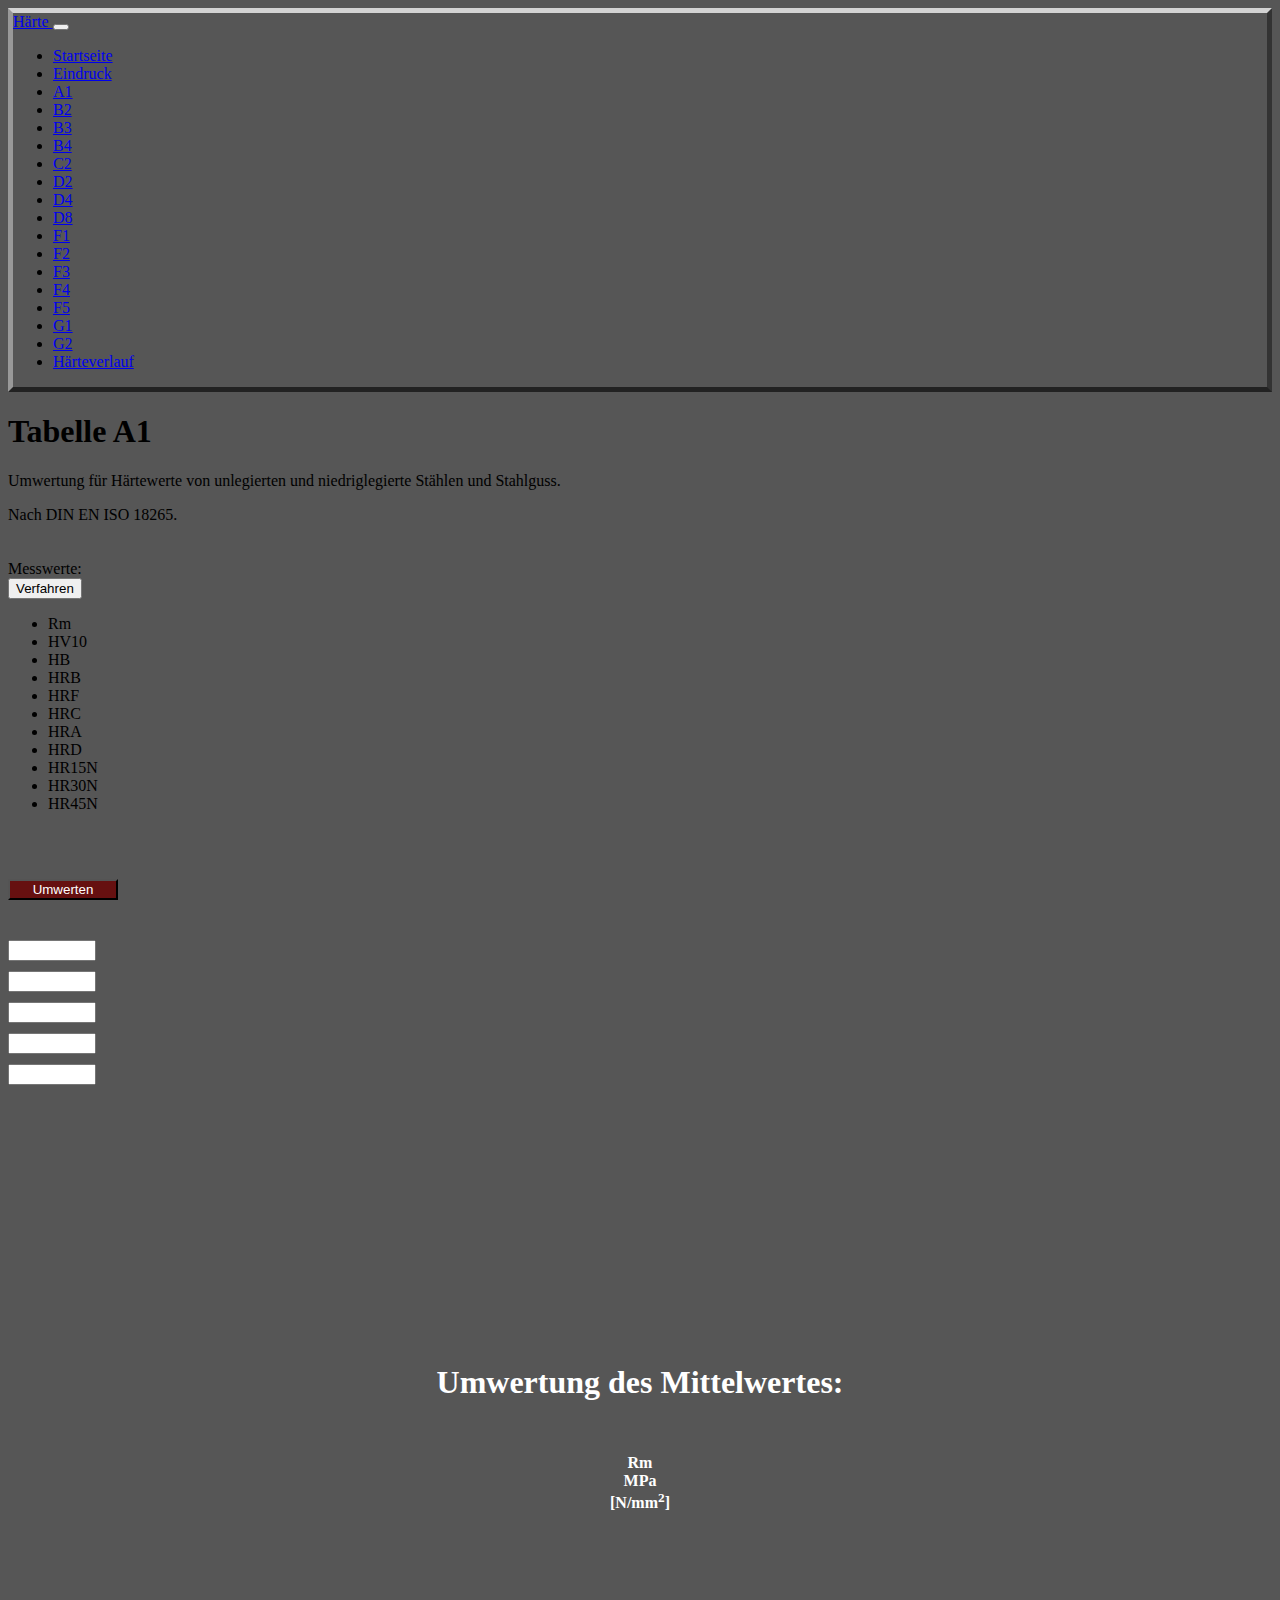
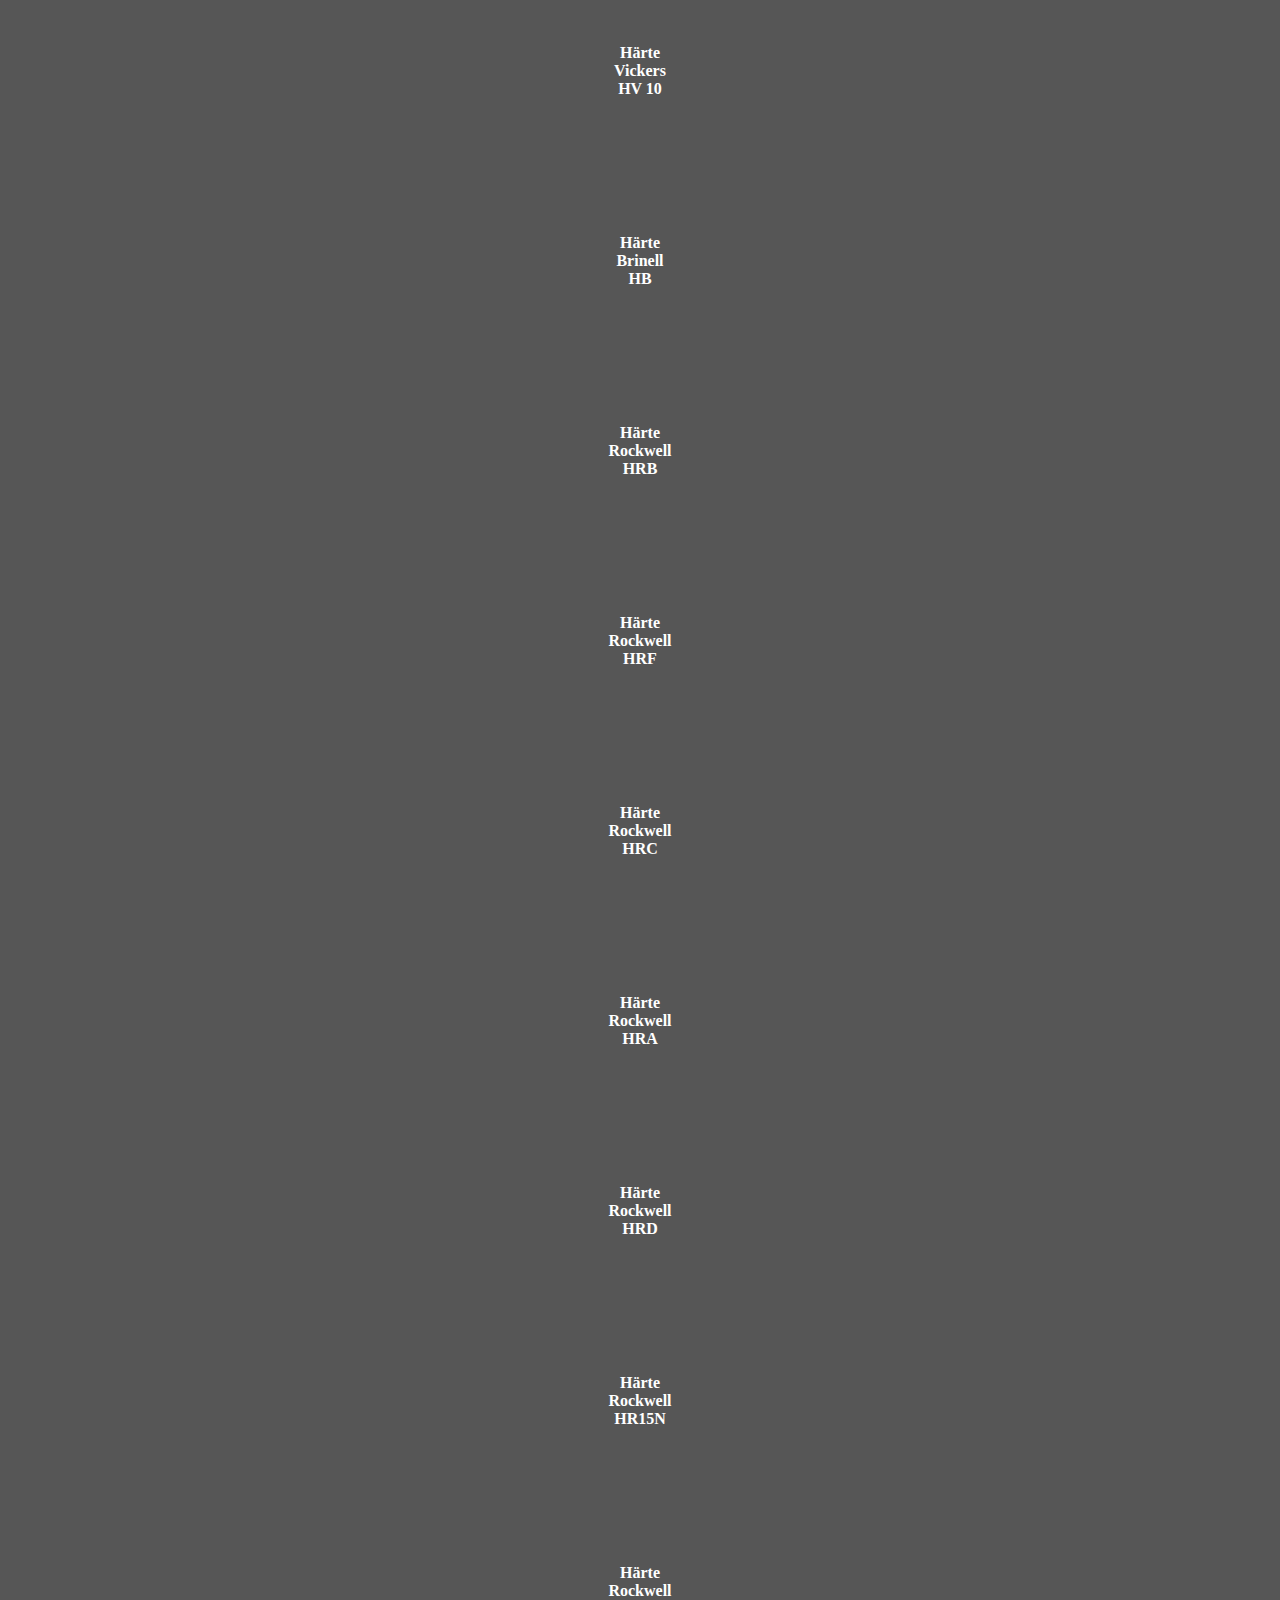
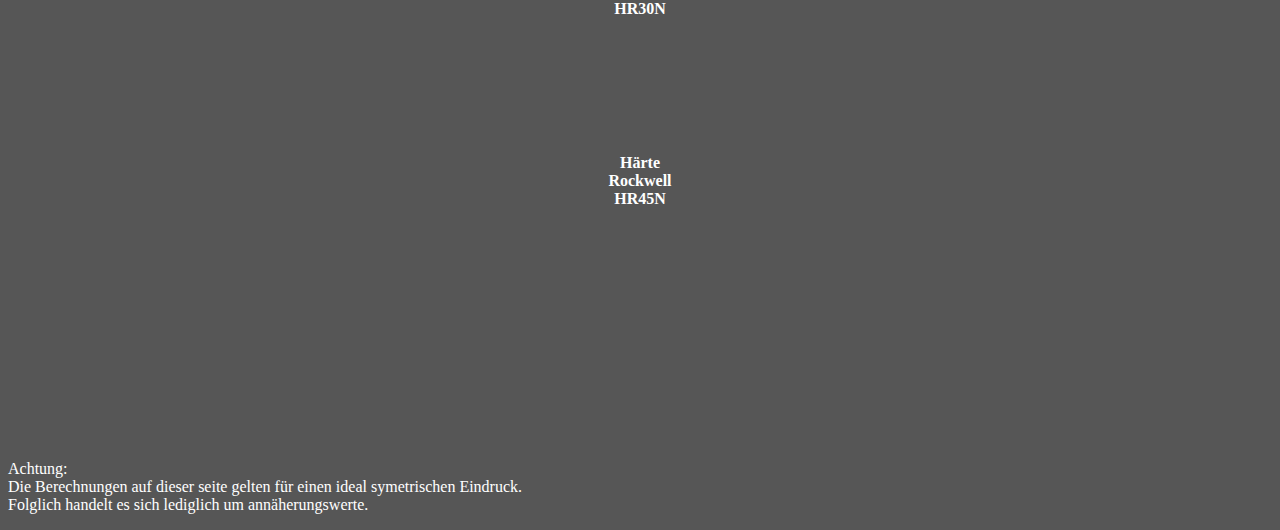
==== A1.html @ ffd2dc28 "Add files via upload" ====
<!doctype html>
<html lang="de">
  <head>
    <title>A1</title>
    <meta charset="utf-8">
    <meta name="viewport"content="width=device-width">
    <link rel="stylesheet" href="style.css">
    <link rel=”stylesheet” href=”https://stackpath.bootstrapcdn.com/bootstrap/5.0.0-alpha1/css/bootstrap.min.css”rel=”nofollow” integrity=”sha384-r4NyP46KrjDleawBgD5tp8Y7UzmLA05oM1iAEQ17CSuDqnUK2+k9luXQOfXJCJ4I” crossorigin=”anonymous”>
    <script src=”https://cdn.jsdelivr.net/npm/popper.js@1.16.0/dist/umd/popper.min.js” integrity=”sha384-Q6E9RHvbIyZFJoft+2mJbHaEWldlvI9IOYy5n3zV9zzTtmI3UksdQRVvoxMfooAo” crossorigin=”anonymous”></script>
    <script src=”https://stackpath.bootstrapcdn.com/bootstrap/5.0.0-alpha1/js/bootstrap.min.js” integrity=”sha384-oesi62hOLfzrys4LxRF63OJCXdXDipiYWBnvTl9Y9/TRlw5xlKIEHpNyvvDShgf/” crossorigin=”anonymous”></script>
    <script src="https://ajax.googleapis.com/ajax/libs/jquery/3.7.1/jquery.min.js"></script>
    <link href="https://cdn.jsdelivr.net/npm/bootstrap@5.0.2/dist/css/bootstrap.min.css" rel="stylesheet" integrity="sha384-EVSTQN3/azprG1Anm3QDgpJLIm9Nao0Yz1ztcQTwFspd3yD65VohhpuuCOmLASjC" crossorigin="anonymous">
<script src="https://cdn.jsdelivr.net/npm/bootstrap@5.0.2/dist/js/bootstrap.bundle.min.js" integrity="sha384-MrcW6ZMFYlzcLA8Nl+NtUVF0sA7MsXsP1UyJoMp4YLEuNSfAP+JcXn/tWtIaxVXM" crossorigin="anonymous"></script>

</head>
<!--background="Karg.png"-->
  <body  style="background-color: #565656;">
    <!--taskleiste//-->
    <nav class="navbar navbar-expand-lg navbar-dark bg-dark ränder">
      <div class="container-fluid col-12">
        <a class="navbar-brand " href="#">Härte
        </a>
        <button class="navbar-toggler" type="button" data-bs-toggle="collapse" data-bs-target="#navbarNav" aria-controls="navbarNav" aria-expanded="false" aria-label="Toggle navigation">
          <span class="navbar-toggler-icon"></span>
        </button>
        <div class="collapse navbar-collapse" id="navbarNav">
          <ul class="navbar-nav">
            <li class="nav-item ">
              <a class="nav-link active " aria-current="page" href="index.html">Startseite</a>
            </li>
            <li class="nav-item">
              <a class="nav-link" href="Eindrucktiefe.html">Eindruck</a>
            </li>
            <li class="nav-item ">
              <a class="nav-link" href="A1.html">A1</a>
            </li>
            <li class="nav-item ">
              <a class="nav-link " href="B2.html">B2</a>
            </li>
            <li class="nav-item ">
              <a class="nav-link text-warning" href="index.html">B3</a>
            </li>
            <li class="nav-item ">
              <a class="nav-link text-warning" href="index.html">B4</a>
            </li>
            <li class="nav-item">
              <a class="nav-link text-warning" href="index.html">C2</a>
            </li>
            <li class="nav-item">
              <a class="nav-link text-warning" href="index.html">D2</a>
            </li>
            <li class="nav-item">
              <a class="nav-link text-warning" href="index.html">D4</a>
            </li>
            <li class="nav-item">
              <a class="nav-link text-warning" href="index.html">D8</a>
            </li>
            <li class="nav-item">
              <a class="nav-link text-warning" href="index.html">F1</a>
            </li>
            <li class="nav-item">
              <a class="nav-link text-warning" href="index.html">F2</a>
            </li>
            <li class="nav-item">
              <a class="nav-link text-warning" href="index.html">F3</a>
            </li>
            <li class="nav-item">
              <a class="nav-link text-warning" href="index.html">F4</a>
            </li>
            <li class="nav-item">
              <a class="nav-link text-warning" href="index.html">F5</a>
            </li>
            <li class="nav-item">
              <a class="nav-link text-warning" href="index.html">G1</a>
            </li>  
            <li class="nav-item">
              <a class="nav-link text-warning" href="index.html">G2</a>
            </li>
            <li class="nav-item">
              <a class="nav-link " href="Härteverlauf.html">Härteverlauf</a>
            </li>
          </ul>
        </div>
      </div>
    </nav>
<!--Taskkleiste ende-->




<div class="">
  <div class="row m-0 ">
<div class=" col-1 ">

</div>

      <div class=" bg-dark col-10 shadow-lg p-10 mb-5 " style="height: 100%;">

        <div class="row m-0 ">
          <div class=" col-0 col-lg-2  "></div>
          <div class="col-12  col-lg-8  text-white " ><h1>Tabelle A1</h1>
            <p>Umwertung für Härtewerte von unlegierten und niedriglegierte Stählen und Stahlguss.</p>
            <p>Nach DIN EN ISO 18265.</p></div>
            <div class="col-0 col-lg-1  "></div>
          </div>
  
          <div class="row m-0">
            <div class=" col-0 col-lg-1"></div>
                        <div class=" bg-secondary card col-12 col-lg-10 border border-white ">
                          <div class="row m-0">
                          <div class="col-0 col-sm-12 " style="height: 20px;"> </div>
                          </div >
                          <div class="row m-0">
                            <div class="col-6 col-lg-2 text-white text-center" >Messwerte: </div>
                            <div class="col-6 col-lg-1">
                          <div class="dropdown  text-center mittig" style="margin-bottom:5px; width: 110px;">
                            <button class="btn btn btn-dark dropdown-toggle  mittig" type="button" data-bs-toggle="dropdown" >Verfahren
                            <span class="caret"></span></button>
                            <ul class="dropdown-menu bg-secondary text-center text-white shadow-lg p-10 mb-5">
                            <li id="auswahlrm" >Rm</li>
                            <li id="auswahlHV" >HV10</li>
                            <li id="auswahlhb" >HB</li>
                            <li id="auswahlhrb" >HRB</li>
                            <li id="auswahlhrf" >HRF</li>
                            <li id="auswahlhrc" >HRC</li>
                            <li id="auswahlhra" >HRA</li>
                            <li id="auswahlhrd" >HRD</li>
                            <li id="auswahlhr15">HR15N</li>
                            <li id="auswahlhr30">HR30N</li>
                            <li id="auswahlhr45">HR45N</li>
                          </ul>
                        </div>
                        
                          <div class="col-12 col-lg-1 text-center "> <button type="button" class="btn startknopf" id="start" style="margin-top: 50px; width: 110px; margin-bottom: 20px; background-color: #661010;color: white;">Umwerten</button></div>
                               
                              </div>
                        
                        
                          <div class="col-12 col-lg-6 text-center " id="feld1" style="margin-bottom: 40px; ">  
                            <div class="row m-0"> 
                              <div class="col-1" style="height: 10px;"></div>
                            <div class="col-12 col-lg-2" >
                            <input type="number" id="eingabe_1" class="col-10 text-center" style="margin-top: 10px; width: 80px;"  >
                            </div><div class="col-12 col-lg-2">
                            <input type="number" id="eingabe_2" class="col-10 text-center" style="margin-top: 10px; width: 80px;">
                          </div><div class="col-12 col-lg-2">
                            <input type="number" id="eingabe_3" class="col-10 text-center" style="margin-top: 10px; width: 80px;">
                          </div><div class="col-12 col-lg-2">
                            <input type="number" id="eingabe_4" class="col-10 text-center" style="margin-top: 10px; width: 80px;">
                          </div><div class="col-12 col-lg-2">
                            <input type="number" id="eingabe_5" class="col-10 text-center" style="margin-top: 10px; width: 80px; margin-bottom: 20px;">
                          </div>  
                          </div>
                          <div class="row m-0" style="margin-bottom: 20px;"> 
                            <div class="col-6 col-lg-6 text-center" style="height: 25px;" > <h2 id="härtemittel"  style="color: white;"   ></h2></div>
                            <div class="col-6 col-lg-6 text-center" style="height: 25px;"> <h2 id="aktuellesVerfahren" style="color: white;"  ></h2> </div>
                            </div>
                          </div>
                          
                          
                               
                      
                            </div>
                                
                        </div>

                                <div class="row m-0">
                                  <div class="col-0 col-sm-12 " style="height: 5vh;"> </div>
                                  </div >
                      </div>
                      <div class=" col-1 col-lg-1 "></div>
       
       

                      <div class="col-12 abstand" ></div>
                      
                      <div class=" col-lg-1 "></div>
 <!-------------------------ausgabe------------------------------>   
 <div class=" col-12 col-lg-12 col-xl-10 mittig " style="color: white; ">
                
  <div class="row bg-dark m-0 mittig  " style="font-weight: 700;">

    <div class="col-12  text-center " >
      <div class="eHöhe "><h1>Umwertung des Mittelwertes:</h1></div>
        <div></div>
      </div>

    <div class="col-6 col-lg-2  " style=" height: 190px; margin-left: auto; 
    margin-right: auto; ">
      <div  style="background-image: url('card.png');" class="card col-8 karte  ausgabeKarte border border-light  startdrehen">
    <div class="eHöhe angabe starttextDrehen" >Rm <Br> MPa <Br> [N/mm<sup>2</sup>]</div>
      <div id="zug" class="ausgabe starttextDrehen" ></div>
    </div>
    </div>
    

      <div class="col-6 col-lg-2 " style=" height: 190px; margin-left: auto; 
      margin-right: auto; ">
        <div  style="background-image: url('card.png');"  class="card col-8  karte ausgabeKarte border border-white startdrehen" >
    <div class="eHöhe angabe starttextDrehen">Härte <Br> Vickers <Br>HV 10</div>
      <div id="vickers" class="ausgabe starttextDrehen"></div>
    </div>
    </div>

      <div class="col-6 col-lg-2" style=" height: 190px; margin-left: auto; 
      margin-right: auto; ">
        <div  style="background-image: url('card.png');"  class="card col-8 karte ausgabeKarte border border-white startdrehen"  >
    <div class="eHöhe angabe starttextDrehen">Härte <Br> Brinell <Br>HB</div>
      <div id="brinell" class="ausgabe starttextDrehen"></div>
    </div>
    </div>

      <div class="col-6 col-lg-2 " style=" height: 190px; margin-left: auto; 
      margin-right: auto; ">
        <div style="background-image: url('card.png');" class="card col-8  karte ausgabeKarte ausgabeKarte border border-white startdrehen"  >
    <div  class="eHöhe angabe starttextDrehen" id="test">Härte <Br> Rockwell <Br>HRB</div>
      <div id="hrb" class="ausgabe starttextDrehen"></div>
    </div>
    </div>

      <div class="col-6 col-lg-2 " style=" height: 190px; margin-left: auto; 
      margin-right: auto; ">
        <div  style="background-image: url('card.png');"  class="card col-8 karte ausgabeKarte border border-white startdrehen" >
    <div class="eHöhe angabe starttextDrehen">Härte <Br> Rockwell <Br>HRF</div>
      <div id="hrf" class="ausgabe starttextDrehen"></div>
    </div>
    </div>

      <div class="col-6 col-lg-2 " style=" height: 190px ; margin-left: auto; 
      margin-right: auto; ">
        <div  style="background-image: url('card.png');"  class="card col-8  karte ausgabeKarte border border-white startdrehen" >
    <div class="eHöhe angabe starttextDrehen">Härte <Br> Rockwell <Br>HRC</div>
      <div id="hrc" class="ausgabe starttextDrehen"></div>
    </div>
    </div>

      <div class="col-6 col-lg-2  " style=" height: 190px; margin-left: auto; 
      margin-right: auto; ">
        <div  style="background-image: url('card.png');"  class="card col-8 karte ausgabeKarte border border-white startdrehen" >
    <div class="eHöhe angabe starttextDrehen">Härte <Br> Rockwell <Br>HRA</div>
      <div id="hra" class="ausgabe starttextDrehen"></div>
    </div>
    </div>

      <div class="col-6 col-lg-2 " style=" height: 190px; margin-left: auto; 
      margin-right: auto; ">
        <div  style="background-image: url('card.png');"  class="card col-8  karte ausgabeKarte border border-white startdrehen" >
    <div class="eHöhe angabe starttextDrehen">Härte <Br> Rockwell <Br>HRD</div>
      <div id="hrd" class="ausgabe starttextDrehen"></div>
    </div>
    </div>

      <div class="col-6 col-lg-2 " style=" height: 190px; margin-left: auto; 
      margin-right: auto; ">
        <div  style="background-image: url('card.png');"  class="card col-8  karte ausgabeKarte border border-white startdrehen" >
    <div class="eHöhe angabe starttextDrehen">Härte <Br> Rockwell <Br>HR15N</div>
      <div id="hr15n" class="ausgabe starttextDrehen"></div>
    </div>
    </div>

      <div class=" col-6 col-lg-2 " style=" height: 190px; margin-left: auto; 
      margin-right: auto; ">
        <div  style="background-image: url('card.png');"  class="card col-8  karte ausgabeKarte border border-white startdrehen" >
    <div class="eHöhe angabe starttextDrehen">Härte <Br> Rockwell <Br>HR30N</div>
      <div id="hr30n" class="ausgabe starttextDrehen"></div>
    </div>
    </div>

      <div class="col-6 col-lg-2 " style=" height: 190px; margin-left: auto; 
      margin-right: auto; ">
        <div style="background-image: url('card.png');"  class="card col-8  karte ausgabeKarte border border-white startdrehen" >
    <div class="eHöhe angabe starttextDrehen">Härte <Br> Rockwell <Br>HR45N</div>
      <div id="hr45n" class="ausgabe starttextDrehen"></div>
    </div>
      </div>
    </div>

</div>

<!----------------------------------ausgabe    ende---------------------------------------> 

<div class="col-0 col-lg-1"></div>

<div class="row m-0 ">
  
  <div class="col-12  bg-dark " style="height: 100px;"  >
    
  </div>

  </div> 

<div class="row  ">
<div class="col-12 bg-dark" style="  color: white;">
<div class="disclaimer"><p>Achtung: <br> Die Berechnungen auf dieser seite gelten für einen ideal symetrischen Eindruck.<br>
  Folglich handelt es sich lediglich um annäherungswerte. </p></div>
</div> 
</div>
</div>
</div>


                     
                                 
                          
                
          </div>

            
        
        
          <script src="https://ajax.googleapis.com/ajax/libs/jquery/3.7.1/jquery.min.js"></script>
          <script src="A1.js"></script>
  </body>
</html>
---- style.css ----
.tabelle_1{

    height: 15%;;
    
}

.t{
    width: 100%;
}



.disclaimer{

    color: white;
    font-weight: 300;
}

.inhalt{ 
    height: 100%;
    
}
.inhalt2{
	width: 90%;  
}

.eHöhe{
    height: 90px;
    text-align:center;

}

.abstand{
    height: 7vh;
    align-self: center;
}
.ränder
{
    border-style: solid;
border-left-color: #999999 ;
border-right-color:#333333 ;
border-top-color:lightgray ;
border-bottom-color:#222222 ;
border-width: 5px;}




.ausgabe{
    padding-top: 4px;
    text-align:center;
}
.dropdown-submenu {
    position:relative;
}
.dropdown-submenu>.dropdown-menu {
    top:0;
    left:-10rem; /* 10rem is the min-width of dropdown-menu */
    margin-top:-6px;
}

/* rotate caret on hover */
.dropdown-menu > li > a:hover:after {
    text-decoration: underline;
    transform: rotate(-90deg);
} 
    .warnhinweis{
        padding-top: 2px;
        text-align:center;
        margin-bottom: 2px;
        
    }
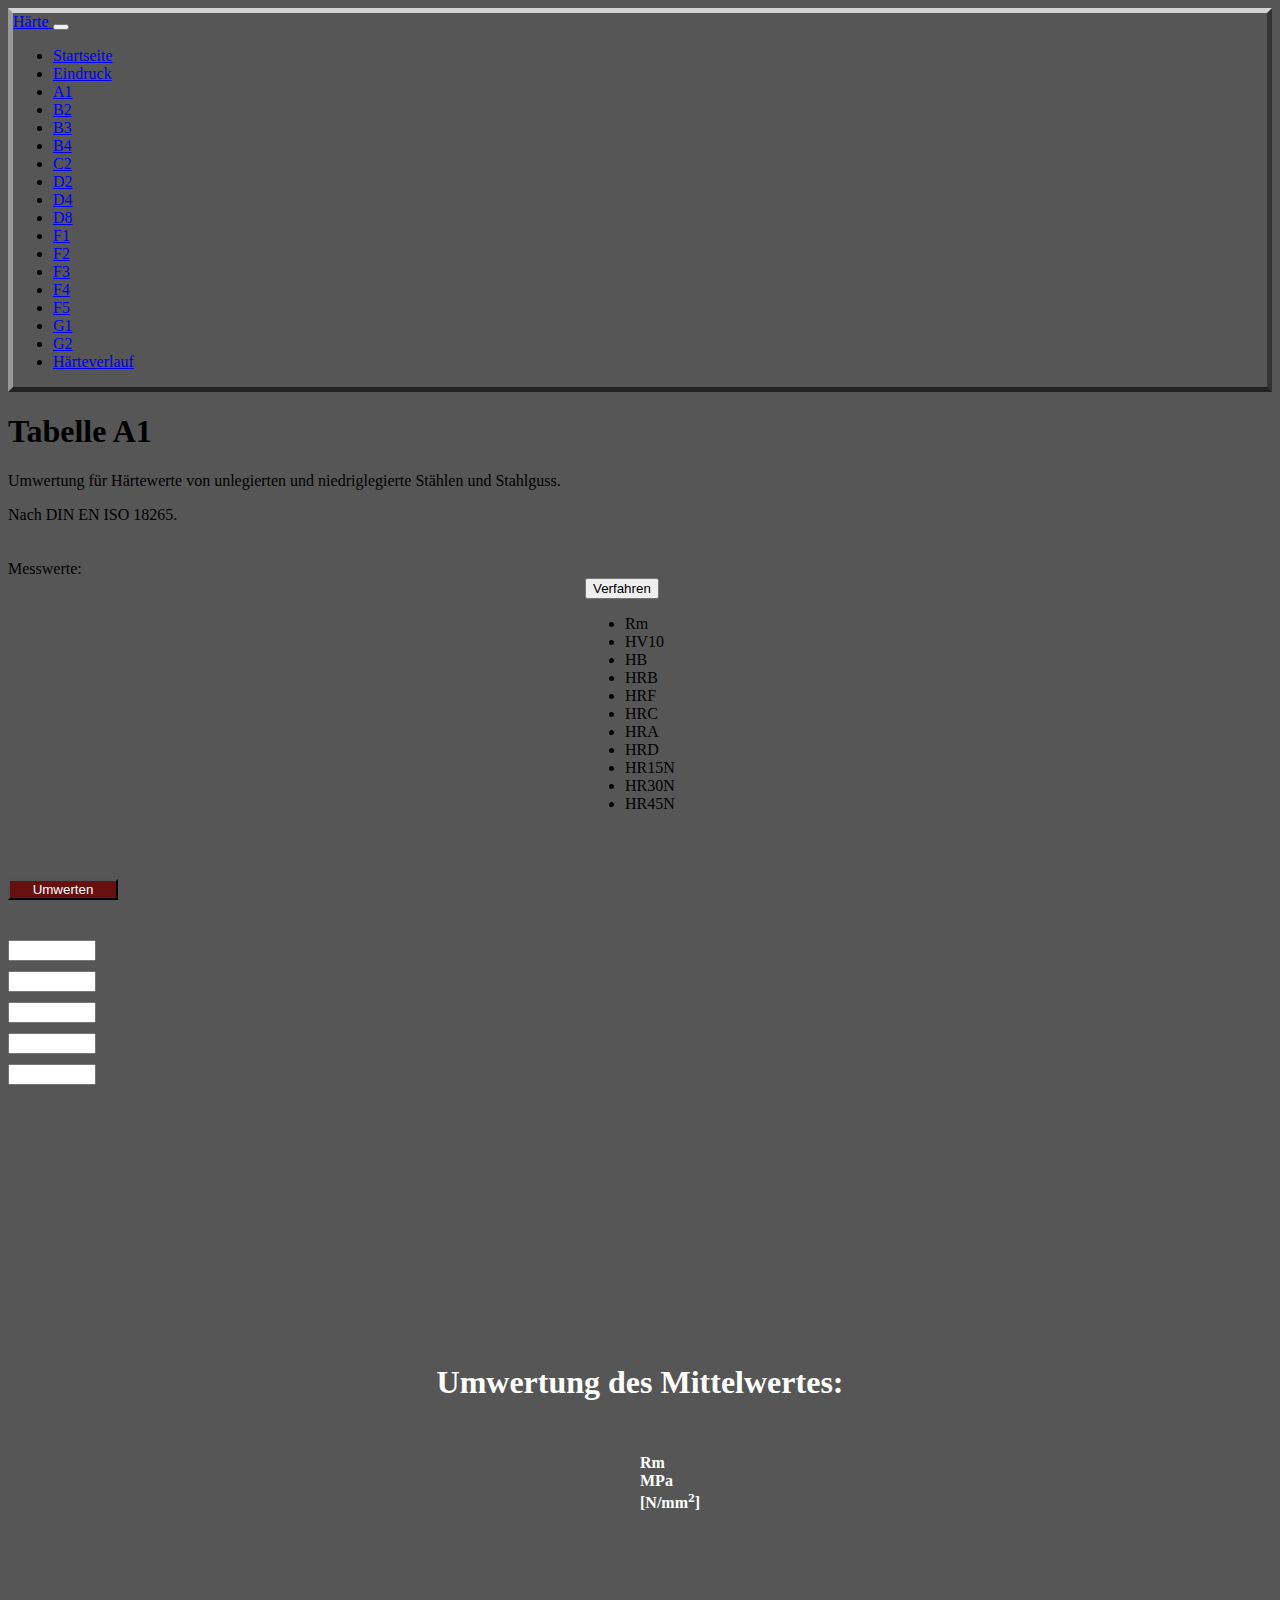
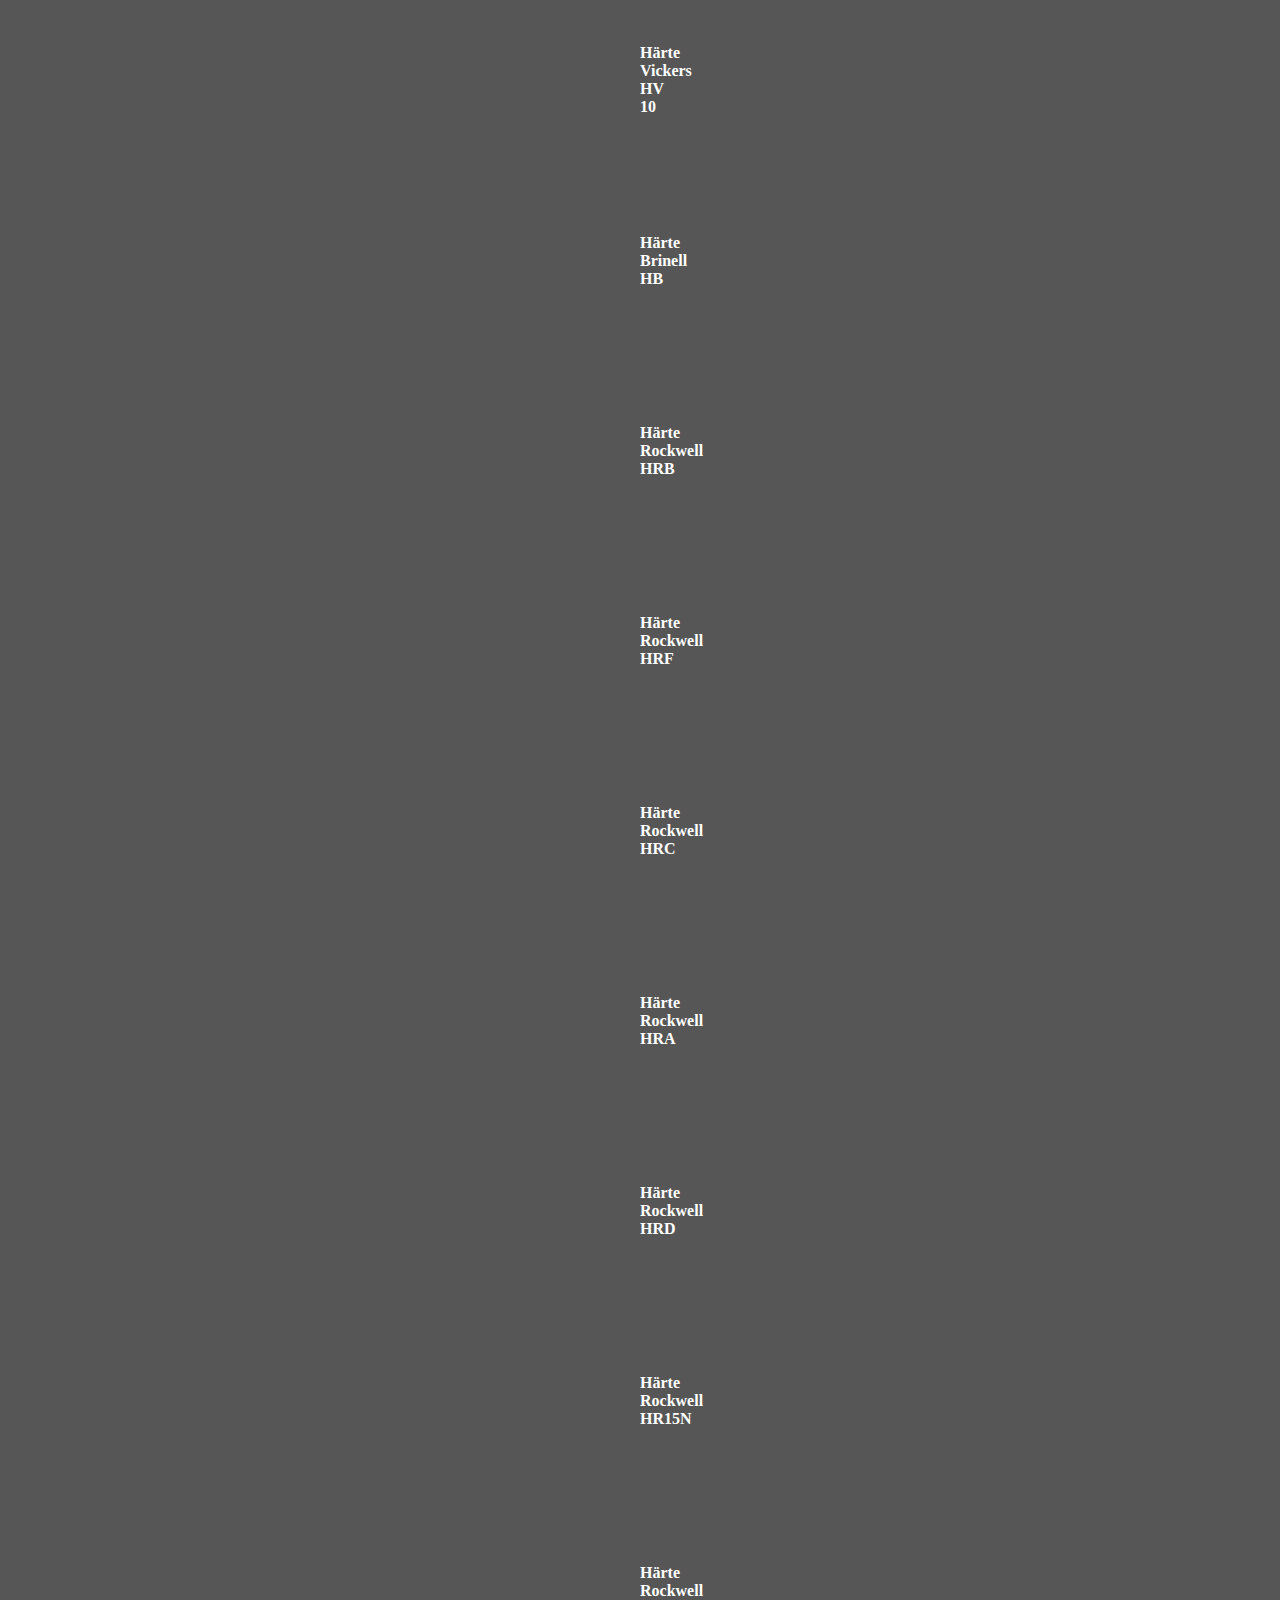
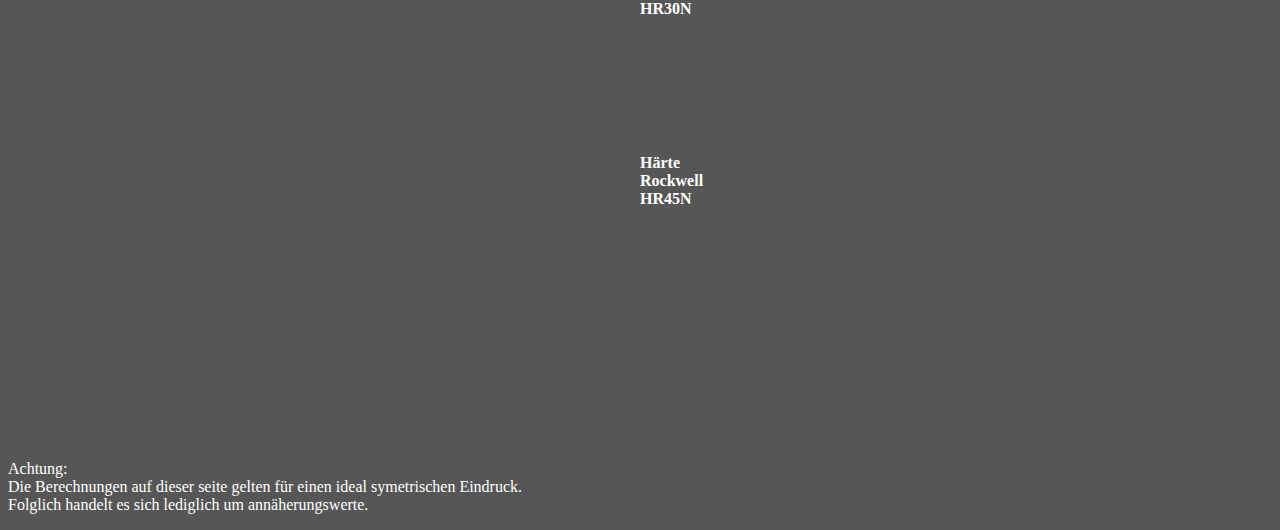
==== commit c706d94d: "Add files via upload" ====
--- a/A1.html
+++ b/A1.html
@@ -196,7 +196,7 @@
 
       <div class="col-6 col-lg-2 " style=" height: 190px; margin-left: auto; 
       margin-right: auto; ">
-        <div  style="background-image: url('card.png');"  class="card col-8  karte ausgabeKarte border border-white startdrehen" >
+        <div  style="background-image: url('card.png');"  class="card col-10 col-lg-8  karte ausgabeKarte border border-white startdrehen" >
     <div class="eHöhe angabe starttextDrehen">Härte <Br> Vickers <Br>HV 10</div>
       <div id="vickers" class="ausgabe starttextDrehen"></div>
     </div>
@@ -204,7 +204,7 @@
 
       <div class="col-6 col-lg-2" style=" height: 190px; margin-left: auto; 
       margin-right: auto; ">
-        <div  style="background-image: url('card.png');"  class="card col-8 karte ausgabeKarte border border-white startdrehen"  >
+        <div  style="background-image: url('card.png');"  class="card col-10 col-lg-8 karte ausgabeKarte border border-white startdrehen"  >
     <div class="eHöhe angabe starttextDrehen">Härte <Br> Brinell <Br>HB</div>
       <div id="brinell" class="ausgabe starttextDrehen"></div>
     </div>
@@ -212,7 +212,7 @@
 
       <div class="col-6 col-lg-2 " style=" height: 190px; margin-left: auto; 
       margin-right: auto; ">
-        <div style="background-image: url('card.png');" class="card col-8  karte ausgabeKarte ausgabeKarte border border-white startdrehen"  >
+        <div style="background-image: url('card.png');" class="card col-10 col-lg-8  karte ausgabeKarte ausgabeKarte border border-white startdrehen"  >
     <div  class="eHöhe angabe starttextDrehen" id="test">Härte <Br> Rockwell <Br>HRB</div>
       <div id="hrb" class="ausgabe starttextDrehen"></div>
     </div>
@@ -220,7 +220,7 @@
 
       <div class="col-6 col-lg-2 " style=" height: 190px; margin-left: auto; 
       margin-right: auto; ">
-        <div  style="background-image: url('card.png');"  class="card col-8 karte ausgabeKarte border border-white startdrehen" >
+        <div  style="background-image: url('card.png');"  class="card col-10 col-lg-8 karte ausgabeKarte border border-white startdrehen" >
     <div class="eHöhe angabe starttextDrehen">Härte <Br> Rockwell <Br>HRF</div>
       <div id="hrf" class="ausgabe starttextDrehen"></div>
     </div>
@@ -228,7 +228,7 @@
 
       <div class="col-6 col-lg-2 " style=" height: 190px ; margin-left: auto; 
       margin-right: auto; ">
-        <div  style="background-image: url('card.png');"  class="card col-8  karte ausgabeKarte border border-white startdrehen" >
+        <div  style="background-image: url('card.png');"  class="card col-10 col-lg-8  karte ausgabeKarte border border-white startdrehen" >
     <div class="eHöhe angabe starttextDrehen">Härte <Br> Rockwell <Br>HRC</div>
       <div id="hrc" class="ausgabe starttextDrehen"></div>
     </div>
@@ -236,7 +236,7 @@
 
       <div class="col-6 col-lg-2  " style=" height: 190px; margin-left: auto; 
       margin-right: auto; ">
-        <div  style="background-image: url('card.png');"  class="card col-8 karte ausgabeKarte border border-white startdrehen" >
+        <div  style="background-image: url('card.png');"  class="card col-10 col-lg-8 karte ausgabeKarte border border-white startdrehen" >
     <div class="eHöhe angabe starttextDrehen">Härte <Br> Rockwell <Br>HRA</div>
       <div id="hra" class="ausgabe starttextDrehen"></div>
     </div>
@@ -244,7 +244,7 @@
 
       <div class="col-6 col-lg-2 " style=" height: 190px; margin-left: auto; 
       margin-right: auto; ">
-        <div  style="background-image: url('card.png');"  class="card col-8  karte ausgabeKarte border border-white startdrehen" >
+        <div  style="background-image: url('card.png');"  class="card col-10 col-lg-8  karte ausgabeKarte border border-white startdrehen" >
     <div class="eHöhe angabe starttextDrehen">Härte <Br> Rockwell <Br>HRD</div>
       <div id="hrd" class="ausgabe starttextDrehen"></div>
     </div>
@@ -252,7 +252,7 @@
 
       <div class="col-6 col-lg-2 " style=" height: 190px; margin-left: auto; 
       margin-right: auto; ">
-        <div  style="background-image: url('card.png');"  class="card col-8  karte ausgabeKarte border border-white startdrehen" >
+        <div  style="background-image: url('card.png');"  class="card col-10 col-lg-8  karte ausgabeKarte border border-white startdrehen" >
     <div class="eHöhe angabe starttextDrehen">Härte <Br> Rockwell <Br>HR15N</div>
       <div id="hr15n" class="ausgabe starttextDrehen"></div>
     </div>
@@ -260,7 +260,7 @@
 
       <div class=" col-6 col-lg-2 " style=" height: 190px; margin-left: auto; 
       margin-right: auto; ">
-        <div  style="background-image: url('card.png');"  class="card col-8  karte ausgabeKarte border border-white startdrehen" >
+        <div  style="background-image: url('card.png');"  class="card col-10 col-lg-8  karte ausgabeKarte border border-white startdrehen" >
     <div class="eHöhe angabe starttextDrehen">Härte <Br> Rockwell <Br>HR30N</div>
       <div id="hr30n" class="ausgabe starttextDrehen"></div>
     </div>
@@ -268,7 +268,7 @@
 
       <div class="col-6 col-lg-2 " style=" height: 190px; margin-left: auto; 
       margin-right: auto; ">
-        <div style="background-image: url('card.png');"  class="card col-8  karte ausgabeKarte border border-white startdrehen" >
+        <div style="background-image: url('card.png');"  class="card col-10 col-lg-8  karte ausgabeKarte border border-white startdrehen" >
     <div class="eHöhe angabe starttextDrehen">Härte <Br> Rockwell <Br>HR45N</div>
       <div id="hr45n" class="ausgabe starttextDrehen"></div>
     </div>
--- a/style.css
+++ b/style.css
@@ -50,17 +50,18 @@
 .ausgabe{
     padding-top: 4px;
     text-align:center;
+    
 }
 .dropdown-submenu {
     position:relative;
 }
 .dropdown-submenu>.dropdown-menu {
     top:0;
-    left:-10rem; /* 10rem is the min-width of dropdown-menu */
+    left:-10rem; 
     margin-top:-6px;
 }
 
-/* rotate caret on hover */
+
 .dropdown-menu > li > a:hover:after {
     text-decoration: underline;
     transform: rotate(-90deg);
@@ -72,5 +73,117 @@
         
     }
 
+.gegenstand{height: 70px;}
+    
+.ausgabeKarte{
+    margin-left: auto; 
+    margin-right: auto; 
+    height: 170px; 
+    margin-bottom: 2px;
+    font-weight: 700;
+}
+.mittig{
+margin-left: auto; 
+margin-right: auto;
+}
 
-    +.rot{
+background-color: #661010;
+}
+
+
+.zu{
+    width: 10px;
+}
+
+@keyframes Drehen {
+    0% {
+        height: 0px;
+        opacity:0;
+      }
+   
+      80% {
+        height: 170px;
+        width: 66%;}
+
+        100% {
+            height: 170px;
+            width: 66%;
+      }
+    }
+
+.drehen{
+    animation: Drehen 2s ease 0s 1 normal ;
+}
+@keyframes textDrehen {
+    0% {
+        opacity:1;
+      }
+      1% {
+        opacity:0;  
+      }
+      50% {
+        opacity:0;
+        
+      }
+      90% {
+        opacity:0;
+      }
+      100% {
+        opacity:1
+      }
+    }
+.textDrehen{
+    animation: textDrehen 2s ease 0s 1 normal;
+
+}
+@keyframes karten{
+    0%{
+    transform: translate(0, -0px);}
+    50%{
+    transform: translate(0, -10px);}
+    100%{
+    transform: translate(0, -0px);}
+}
+.karte:hover{
+   animation: karten 4s infinite 0s  normal;
+   
+}
+
+@keyframes startdrehen {
+    0% {
+      width: 0%;
+      opacity:0;
+    }
+      60%{
+          opacity:1;  
+      }
+    80% {
+      height: 170px;
+      width: 66%;}
+      100% {
+          height: 170px;
+          width: 66%;
+    }
+  }
+
+.startdrehen{
+    width: 0%;
+  animation: startdrehen 2s ease 0s 1 normal ;
+}
+@keyframes starttextDrehen {
+  
+    0% {
+      opacity:0;
+    }
+    90%{
+        opacity:0; 
+    }
+    100% {
+      opacity:1
+    }
+  }
+.starttextDrehen{
+  animation: starttextDrehen 2s ease 0s 1 normal;
+
+}
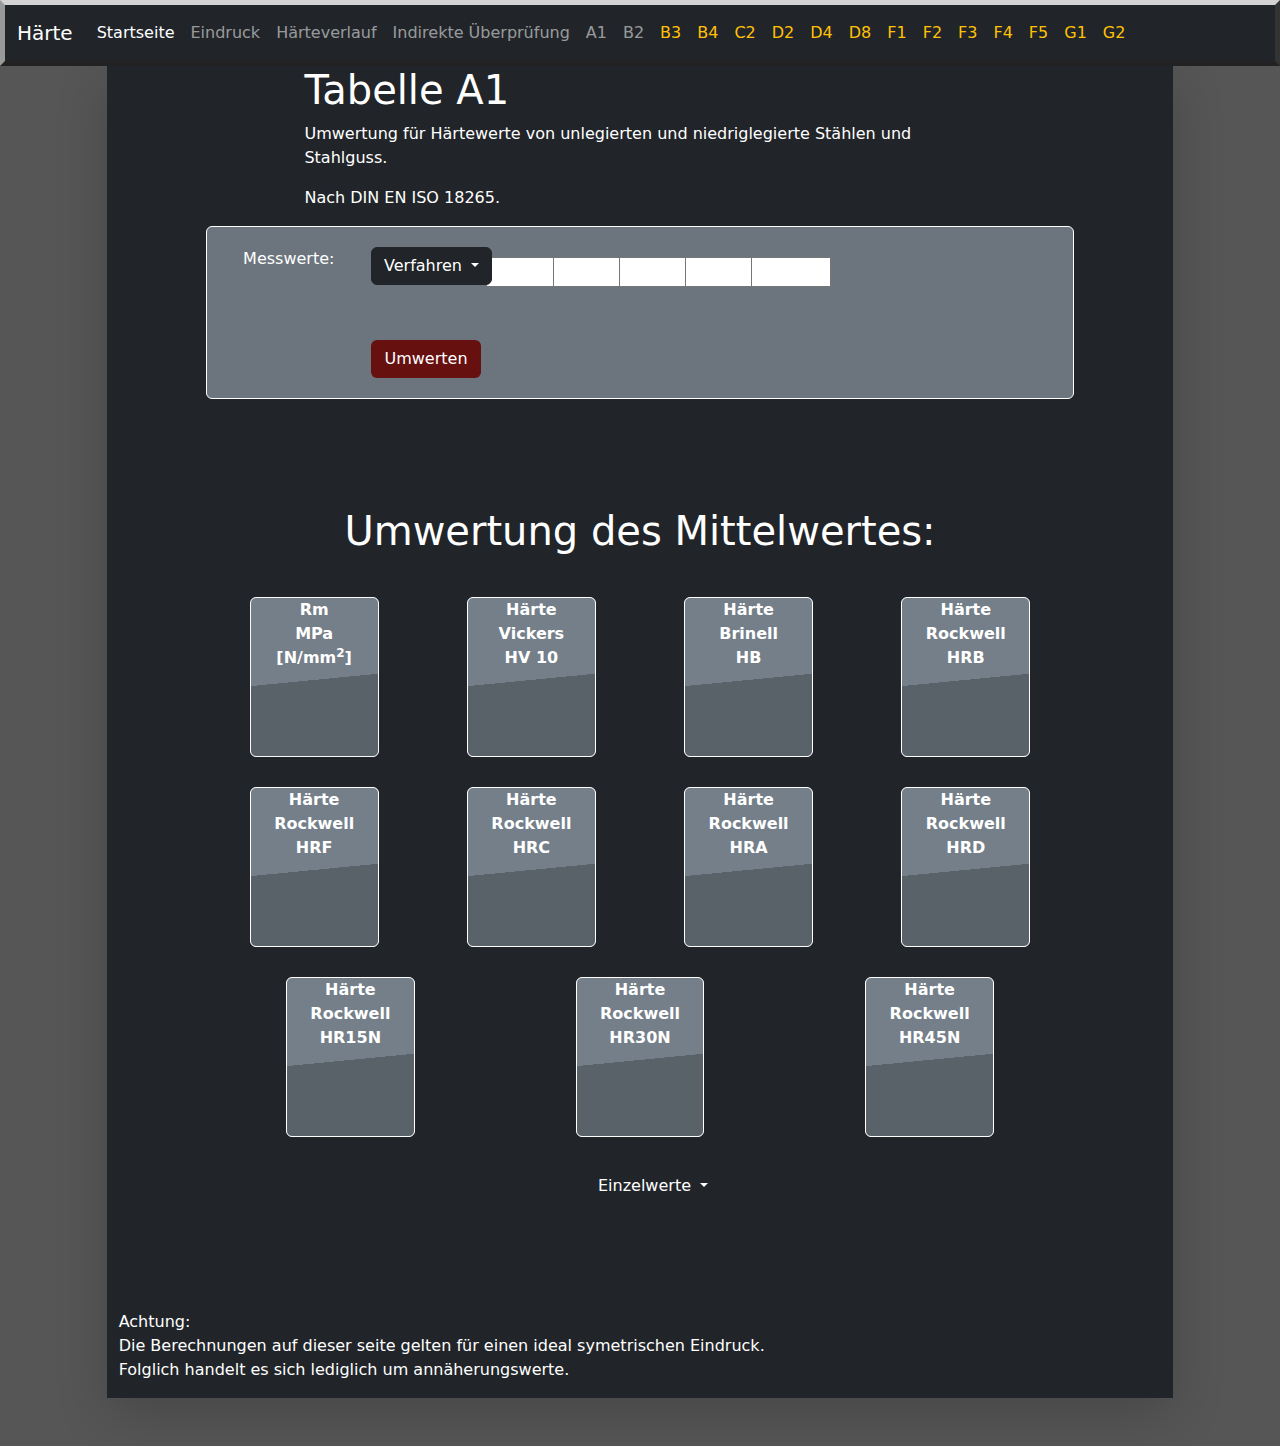
==== commit 5e23e3a1: "Add files via upload" ====
--- a/A1.html
+++ b/A1.html
@@ -9,80 +9,85 @@
     <script src=”https://cdn.jsdelivr.net/npm/popper.js@1.16.0/dist/umd/popper.min.js” integrity=”sha384-Q6E9RHvbIyZFJoft+2mJbHaEWldlvI9IOYy5n3zV9zzTtmI3UksdQRVvoxMfooAo” crossorigin=”anonymous”></script>
     <script src=”https://stackpath.bootstrapcdn.com/bootstrap/5.0.0-alpha1/js/bootstrap.min.js” integrity=”sha384-oesi62hOLfzrys4LxRF63OJCXdXDipiYWBnvTl9Y9/TRlw5xlKIEHpNyvvDShgf/” crossorigin=”anonymous”></script>
     <script src="https://ajax.googleapis.com/ajax/libs/jquery/3.7.1/jquery.min.js"></script>
-    <link href="https://cdn.jsdelivr.net/npm/bootstrap@5.0.2/dist/css/bootstrap.min.css" rel="stylesheet" integrity="sha384-EVSTQN3/azprG1Anm3QDgpJLIm9Nao0Yz1ztcQTwFspd3yD65VohhpuuCOmLASjC" crossorigin="anonymous">
-<script src="https://cdn.jsdelivr.net/npm/bootstrap@5.0.2/dist/js/bootstrap.bundle.min.js" integrity="sha384-MrcW6ZMFYlzcLA8Nl+NtUVF0sA7MsXsP1UyJoMp4YLEuNSfAP+JcXn/tWtIaxVXM" crossorigin="anonymous"></script>
-
+<link href="https://cdn.jsdelivr.net/npm/bootstrap@5.3.3/dist/css/bootstrap.min.css" rel="stylesheet" integrity="sha384-QWTKZyjpPEjISv5WaRU9OFeRpok6YctnYmDr5pNlyT2bRjXh0JMhjY6hW+ALEwIH" crossorigin="anonymous">
+<script src="https://cdn.jsdelivr.net/npm/bootstrap@5.3.3/dist/js/bootstrap.bundle.min.js" integrity="sha384-YvpcrYf0tY3lHB60NNkmXc5s9fDVZLESaAA55NDzOxhy9GkcIdslK1eN7N6jIeHz" crossorigin="anonymous"></script>
 </head>
+
 <!--background="Karg.png"-->
   <body  style="background-color: #565656;">
     <!--taskleiste//-->
-    <nav class="navbar navbar-expand-lg navbar-dark bg-dark ränder">
-      <div class="container-fluid col-12">
-        <a class="navbar-brand " href="#">Härte
-        </a>
-        <button class="navbar-toggler" type="button" data-bs-toggle="collapse" data-bs-target="#navbarNav" aria-controls="navbarNav" aria-expanded="false" aria-label="Toggle navigation">
-          <span class="navbar-toggler-icon"></span>
-        </button>
-        <div class="collapse navbar-collapse" id="navbarNav">
-          <ul class="navbar-nav">
-            <li class="nav-item ">
-              <a class="nav-link active " aria-current="page" href="index.html">Startseite</a>
-            </li>
-            <li class="nav-item">
-              <a class="nav-link" href="Eindrucktiefe.html">Eindruck</a>
-            </li>
-            <li class="nav-item ">
-              <a class="nav-link" href="A1.html">A1</a>
-            </li>
-            <li class="nav-item ">
-              <a class="nav-link " href="B2.html">B2</a>
-            </li>
-            <li class="nav-item ">
-              <a class="nav-link text-warning" href="index.html">B3</a>
-            </li>
-            <li class="nav-item ">
-              <a class="nav-link text-warning" href="index.html">B4</a>
-            </li>
-            <li class="nav-item">
-              <a class="nav-link text-warning" href="index.html">C2</a>
-            </li>
-            <li class="nav-item">
-              <a class="nav-link text-warning" href="index.html">D2</a>
-            </li>
-            <li class="nav-item">
-              <a class="nav-link text-warning" href="index.html">D4</a>
-            </li>
-            <li class="nav-item">
-              <a class="nav-link text-warning" href="index.html">D8</a>
-            </li>
-            <li class="nav-item">
-              <a class="nav-link text-warning" href="index.html">F1</a>
-            </li>
-            <li class="nav-item">
-              <a class="nav-link text-warning" href="index.html">F2</a>
-            </li>
-            <li class="nav-item">
-              <a class="nav-link text-warning" href="index.html">F3</a>
-            </li>
-            <li class="nav-item">
-              <a class="nav-link text-warning" href="index.html">F4</a>
-            </li>
-            <li class="nav-item">
-              <a class="nav-link text-warning" href="index.html">F5</a>
-            </li>
-            <li class="nav-item">
-              <a class="nav-link text-warning" href="index.html">G1</a>
-            </li>  
-            <li class="nav-item">
-              <a class="nav-link text-warning" href="index.html">G2</a>
-            </li>
-            <li class="nav-item">
-              <a class="nav-link " href="Härteverlauf.html">Härteverlauf</a>
-            </li>
-          </ul>
+    <body style="background-color: #565656;">
+      <nav class="navbar navbar-expand-lg navbar-dark bg-dark ränder">
+        <div class="container-fluid col-12">
+          <a class="navbar-brand " href="#">Härte
+          </a>
+          <button class="navbar-toggler" type="button" data-bs-toggle="collapse" data-bs-target="#navbarNav" aria-controls="navbarNav" aria-expanded="false" aria-label="Toggle navigation">
+            <span class="navbar-toggler-icon"></span>
+          </button>
+          <div class="collapse navbar-collapse" id="navbarNav">
+            <ul class="navbar-nav">
+              <li class="nav-item ">
+                <a class="nav-link active " aria-current="page" href="index.html">Startseite</a>
+              </li>
+              <li class="nav-item">
+                <a class="nav-link" href="Eindrucktiefe.html">Eindruck</a>
+              </li>
+              <li class="nav-item">
+                <a class="nav-link " href="Härteverlauf.html">Härteverlauf</a>
+              </li>
+              <li class="nav-item">
+                <a class="nav-link " href="iÜberprüfung.html">Indirekte Überprüfung</a>
+              </li>
+              <li class="nav-item ">
+                <a class="nav-link" href="A1.html">A1</a>
+              </li>
+              <li class="nav-item ">
+                <a class="nav-link " href="B2.html">B2</a>
+              </li>
+              <li class="nav-item ">
+                <a class="nav-link text-warning" href="index.html">B3</a>
+              </li>
+              <li class="nav-item ">
+                <a class="nav-link text-warning" href="index.html">B4</a>
+              </li>
+              <li class="nav-item">
+                <a class="nav-link text-warning" href="index.html">C2</a>
+              </li>
+              <li class="nav-item">
+                <a class="nav-link text-warning" href="index.html">D2</a>
+              </li>
+              <li class="nav-item">
+                <a class="nav-link text-warning" href="index.html">D4</a>
+              </li>
+              <li class="nav-item">
+                <a class="nav-link text-warning" href="index.html">D8</a>
+              </li>
+              <li class="nav-item">
+                <a class="nav-link text-warning" href="index.html">F1</a>
+              </li>
+              <li class="nav-item">
+                <a class="nav-link text-warning" href="index.html">F2</a>
+              </li>
+              <li class="nav-item">
+                <a class="nav-link text-warning" href="index.html">F3</a>
+              </li>
+              <li class="nav-item">
+                <a class="nav-link text-warning" href="index.html">F4</a>
+              </li>
+              <li class="nav-item">
+                <a class="nav-link text-warning" href="index.html">F5</a>
+              </li>
+              <li class="nav-item">
+                <a class="nav-link text-warning" href="index.html">G1</a>
+              </li>  
+              <li class="nav-item">
+                <a class="nav-link text-warning" href="index.html">G2</a>
+              </li>
+              
+            </ul>
+          </div>
         </div>
-      </div>
-    </nav>
+      </nav>
 <!--Taskkleiste ende-->
 
 
@@ -144,7 +149,7 @@
                             </div><div class="col-12 col-lg-2">
                             <input type="number" id="eingabe_2" class="col-10 text-center" style="margin-top: 10px; width: 80px;">
                           </div><div class="col-12 col-lg-2">
-                            <input type="number" id="eingabe_3" class="col-10 text-center" style="margin-top: 10px; width: 80px;">
+                            <input type="number" id="eingabe_3" class="col-10 text-center" style="margin-top: 10px; width: 80px;" >
                           </div><div class="col-12 col-lg-2">
                             <input type="number" id="eingabe_4" class="col-10 text-center" style="margin-top: 10px; width: 80px;">
                           </div><div class="col-12 col-lg-2">
@@ -185,96 +190,192 @@
         <div></div>
       </div>
 
-    <div class="col-6 col-lg-2  " style=" height: 190px; margin-left: auto; 
+    <div class="col-6 col-lg-3  " style=" height: 190px; margin-left: auto; 
     margin-right: auto; ">
-      <div  style="background-image: url('card.png');" class="card col-8 karte  ausgabeKarte border border-light  startdrehen">
+      <div  style="background-image: url('card.png'); height: 160px;" class="card col-12 col-lg-8 text-white karte zugkarte ausgabeKarte border border-light  startdrehen">
     <div class="eHöhe angabe starttextDrehen" >Rm <Br> MPa <Br> [N/mm<sup>2</sup>]</div>
       <div id="zug" class="ausgabe starttextDrehen" ></div>
+      <div id="zugS" class="ausgabe starttextDrehen" ></div>
     </div>
     </div>
     
 
-      <div class="col-6 col-lg-2 " style=" height: 190px; margin-left: auto; 
-      margin-right: auto; ">
-        <div  style="background-image: url('card.png');"  class="card col-10 col-lg-8  karte ausgabeKarte border border-white startdrehen" >
+      <div class="col-6 col-lg-3 " style=" height: 190px; margin-left: auto; 
+      margin-right: auto; ">
+        <div  style="background-image: url('card.png'); height: 160px;"  class="card col-12 col-lg-8 text-white hvkarte karte ausgabeKarte border border-white startdrehen" >
     <div class="eHöhe angabe starttextDrehen">Härte <Br> Vickers <Br>HV 10</div>
-      <div id="vickers" class="ausgabe starttextDrehen"></div>
-    </div>
-    </div>
-
-      <div class="col-6 col-lg-2" style=" height: 190px; margin-left: auto; 
-      margin-right: auto; ">
-        <div  style="background-image: url('card.png');"  class="card col-10 col-lg-8 karte ausgabeKarte border border-white startdrehen"  >
+      <div id="vickers" class="ausgabe starttextDrehen"> </div>
+      <div id="vickersS" class="ausgabe starttextDrehen"></div>
+    </div>
+    </div>
+
+      <div class="col-6 col-lg-3" style=" height: 190px; margin-left: auto; 
+      margin-right: auto; ">
+        <div  style="background-image: url('card.png'); height: 160px;"  class="card col-12 col-lg-8 text-white karte hbkarte ausgabeKarte border border-white startdrehen"  >
     <div class="eHöhe angabe starttextDrehen">Härte <Br> Brinell <Br>HB</div>
       <div id="brinell" class="ausgabe starttextDrehen"></div>
-    </div>
-    </div>
-
-      <div class="col-6 col-lg-2 " style=" height: 190px; margin-left: auto; 
-      margin-right: auto; ">
-        <div style="background-image: url('card.png');" class="card col-10 col-lg-8  karte ausgabeKarte ausgabeKarte border border-white startdrehen"  >
+      <div id="brinellS" class="ausgabe starttextDrehen"></div>
+      
+    </div>
+    </div>
+
+      <div class="col-6 col-lg-3 " style=" height: 190px; margin-left: auto; 
+      margin-right: auto; ">
+        <div style="background-image: url('card.png'); height: 160px;" class="card col-12 col-lg-8 text-white hrbkarte karte ausgabeKarte ausgabeKarte border border-white startdrehen"  >
     <div  class="eHöhe angabe starttextDrehen" id="test">Härte <Br> Rockwell <Br>HRB</div>
       <div id="hrb" class="ausgabe starttextDrehen"></div>
-    </div>
-    </div>
-
-      <div class="col-6 col-lg-2 " style=" height: 190px; margin-left: auto; 
-      margin-right: auto; ">
-        <div  style="background-image: url('card.png');"  class="card col-10 col-lg-8 karte ausgabeKarte border border-white startdrehen" >
+      <div id="hrbS" class="ausgabe starttextDrehen"></div>
+    </div>
+    </div>
+
+      <div class="col-6 col-lg-3 " style=" height: 190px; margin-left: auto; 
+      margin-right: auto; ">
+        <div  style="background-image: url('card.png'); height: 160px;"  class="card col-12 col-lg-8 text-white karte hrfkarte ausgabeKarte border border-white startdrehen" >
     <div class="eHöhe angabe starttextDrehen">Härte <Br> Rockwell <Br>HRF</div>
       <div id="hrf" class="ausgabe starttextDrehen"></div>
-    </div>
-    </div>
-
-      <div class="col-6 col-lg-2 " style=" height: 190px ; margin-left: auto; 
-      margin-right: auto; ">
-        <div  style="background-image: url('card.png');"  class="card col-10 col-lg-8  karte ausgabeKarte border border-white startdrehen" >
+      <div id="hrfS" class="ausgabe starttextDrehen"></div>
+    </div>
+    </div>
+
+      <div class="col-6 col-lg-3 " style=" height: 190px ; margin-left: auto; 
+      margin-right: auto; ">
+        <div  style="background-image: url('card.png'); height: 160px;"  class="card col-12 col-lg-8 text-white hrckarte karte ausgabeKarte border border-white startdrehen" >
     <div class="eHöhe angabe starttextDrehen">Härte <Br> Rockwell <Br>HRC</div>
       <div id="hrc" class="ausgabe starttextDrehen"></div>
-    </div>
-    </div>
-
-      <div class="col-6 col-lg-2  " style=" height: 190px; margin-left: auto; 
-      margin-right: auto; ">
-        <div  style="background-image: url('card.png');"  class="card col-10 col-lg-8 karte ausgabeKarte border border-white startdrehen" >
+      <div id="hrcS" class="ausgabe starttextDrehen"></div>
+    </div>
+    </div>
+
+      <div class="col-6 col-lg-3  " style=" height: 190px; margin-left: auto; 
+      margin-right: auto; ">
+        <div  style="background-image: url('card.png'); height: 160px;"  class="card col-12 col-lg-8 text-white karte hrakarte ausgabeKarte border border-white startdrehen" >
     <div class="eHöhe angabe starttextDrehen">Härte <Br> Rockwell <Br>HRA</div>
       <div id="hra" class="ausgabe starttextDrehen"></div>
-    </div>
-    </div>
-
-      <div class="col-6 col-lg-2 " style=" height: 190px; margin-left: auto; 
-      margin-right: auto; ">
-        <div  style="background-image: url('card.png');"  class="card col-10 col-lg-8  karte ausgabeKarte border border-white startdrehen" >
+      <div id="hraS" class="ausgabe starttextDrehen"></div>
+    </div>
+    </div>
+
+      <div class="col-6 col-lg-3 " style=" height: 190px; margin-left: auto; 
+      margin-right: auto; ">
+        <div  style="background-image: url('card.png'); height: 160px;"  class="card col-12 col-lg-8 text-white hrdkarte karte ausgabeKarte border border-white startdrehen" >
     <div class="eHöhe angabe starttextDrehen">Härte <Br> Rockwell <Br>HRD</div>
       <div id="hrd" class="ausgabe starttextDrehen"></div>
-    </div>
-    </div>
-
-      <div class="col-6 col-lg-2 " style=" height: 190px; margin-left: auto; 
-      margin-right: auto; ">
-        <div  style="background-image: url('card.png');"  class="card col-10 col-lg-8  karte ausgabeKarte border border-white startdrehen" >
+      <div id="hrdS" class="ausgabe starttextDrehen"></div>
+    </div>
+    </div>
+
+      <div class="col-6 col-lg-3 " style=" height: 190px; margin-left: auto; 
+      margin-right: auto; ">
+        <div  style="background-image: url('card.png'); height: 160px;"  class="card col-12 col-lg-8 text-white hr15nkarte karte ausgabeKarte border border-white startdrehen" >
     <div class="eHöhe angabe starttextDrehen">Härte <Br> Rockwell <Br>HR15N</div>
       <div id="hr15n" class="ausgabe starttextDrehen"></div>
-    </div>
-    </div>
-
-      <div class=" col-6 col-lg-2 " style=" height: 190px; margin-left: auto; 
-      margin-right: auto; ">
-        <div  style="background-image: url('card.png');"  class="card col-10 col-lg-8  karte ausgabeKarte border border-white startdrehen" >
+      <div id="hr15nS" class="ausgabe starttextDrehen"></div>
+    </div>
+    </div>
+
+      <div class=" col-6 col-lg-3 " style=" height: 190px; margin-left: auto; 
+      margin-right: auto; ">
+        <div  style="background-image: url('card.png'); height: 160px;"  class="card col-12 col-lg-8 text-white hr30nkarte karte ausgabeKarte border border-white startdrehen" >
     <div class="eHöhe angabe starttextDrehen">Härte <Br> Rockwell <Br>HR30N</div>
       <div id="hr30n" class="ausgabe starttextDrehen"></div>
-    </div>
-    </div>
-
-      <div class="col-6 col-lg-2 " style=" height: 190px; margin-left: auto; 
-      margin-right: auto; ">
-        <div style="background-image: url('card.png');"  class="card col-10 col-lg-8  karte ausgabeKarte border border-white startdrehen" >
+      <div id="hr30nS" class="ausgabe starttextDrehen"></div>
+    </div>
+    </div>
+
+      <div class="col-6 col-lg-3 " style=" height: 190px; margin-left: auto; 
+      margin-right: auto; ">
+        <div style="background-image: url('card.png');height: 160px;"  class="card col-12 col-lg-8 text-white hr45nkarte karte ausgabeKarte border border-white startdrehen" >
     <div class="eHöhe angabe starttextDrehen">Härte <Br> Rockwell <Br>HR45N</div>
       <div id="hr45n" class="ausgabe starttextDrehen"></div>
+      <div id="hr45nS" class="ausgabe starttextDrehen"></div>
     </div>
       </div>
     </div>
-
+    <div class="dropdown  text-center mittig" style="margin-bottom:5px; width: 110px;">
+      <button class="btn btn btn-dark dropdown-toggle mittig" type="button" data-bs-toggle="dropdown" >Einzelwerte
+  </button>
+        <table class="dropdown-menu  bg-secondary  text-center text-white shadow-lg p-10 mb-5 mittig" style="width: 82vb;  " >
+          <tr>
+
+            <th class=" col-1">Rm</th>
+            <th class=" col-1">HV</th>
+            <th class=" col-1">HB</th>
+            <th class=" col-1">HRB</th>
+            <th class=" col-1">HRF</th>
+            <th class=" col-1">HRC</th>
+            <th class=" col-1">HRA</th>
+            <th class=" col-1">HRD</th>
+            <th class=" col-1">HR15N</th>
+            <th class=" col-1">HR30N</th>
+            <th class=" col-1">HR45N</th>
+          </tr>
+          <tr>
+            <td id="ZUG1"></td>
+            <td id="HV1"></td>
+            <td id="HB1"></td>
+            <td id="HRB1"></td>
+            <td id="HRF1"></td>
+            <td id="HRC1"></td>
+            <td id="HRA1"></td>
+            <td id="HRD1"></td>
+            <td id="HR15N1"></td>
+            <td id="HR30N1"></td>
+            <td id="HR45N1"></td>
+          </tr>
+          <tr>
+            <td id="ZUG2"></td>
+            <td id="HV2"></td>
+            <td id="HB2"></td>
+            <td id="HRB2"></td>
+            <td id="HRF2"></td>
+            <td id="HRC2"></td>
+            <td id="HRA2"></td>
+            <td id="HRD2"></td>
+            <td id="HR15N2"></td>
+            <td id="HR30N2"></td>
+            <td id="HR45N2"></td>
+          </tr>
+          <tr>
+            <td id="ZUG3"></td>
+            <td id="HV3"></td>
+            <td id="HB3"></td>
+            <td id="HRB3"></td>
+            <td id="HRF3"></td>
+            <td id="HRC3"></td>
+            <td id="HRA3"></td>
+            <td id="HRD3"></td>
+            <td id="HR15N3"></td>
+            <td id="HR30N3"></td>
+            <td id="HR45N3"></td>
+          </tr>
+          <tr>
+            <td id="ZUG4"></td>
+            <td id="HV4"></td>
+            <td id="HB4"></td>
+            <td id="HRB4"></td>
+            <td id="HRF4"></td>
+            <td id="HRC4"></td>
+            <td id="HRA4"></td>
+            <td id="HRD4"></td>
+            <td id="HR15N4"></td>
+            <td id="HR30N4"></td>
+            <td id="HR45N4"></td>
+          </tr>
+          <tr>
+            <td id="ZUG5"></td>
+            <td id="HV5"></td>
+            <td id="HB5"></td>
+            <td id="HRB5"></td>
+            <td id="HRF5"></td>
+            <td id="HRC5"></td>
+            <td id="HRA5"></td>
+            <td id="HRD5"></td>
+            <td id="HR15N5"></td>
+            <td id="HR30N5"></td>
+            <td id="HR45N5"></td>
+          </tr>
+        </table>
+  </div>
 </div>
 
 <!----------------------------------ausgabe    ende---------------------------------------> 
--- a/style.css
+++ b/style.css
@@ -78,7 +78,7 @@
 .ausgabeKarte{
     margin-left: auto; 
     margin-right: auto; 
-    height: 170px; 
+    height: 400px; 
     margin-bottom: 2px;
     font-weight: 700;
 }
@@ -103,12 +103,12 @@
       }
    
       80% {
-        height: 170px;
-        width: 66%;}
+        height: 160px;}
+    
 
         100% {
-            height: 170px;
-            width: 66%;
+            height: 160px;
+  
       }
     }
 
@@ -152,18 +152,17 @@
 
 @keyframes startdrehen {
     0% {
-      width: 0%;
+      height: 0px;
       opacity:0;
     }
       60%{
           opacity:1;  
       }
     80% {
-      height: 170px;
-      width: 66%;}
+      height: 160px;}
       100% {
-          height: 170px;
-          width: 66%;
+          height: 160px;
+          
     }
   }
 
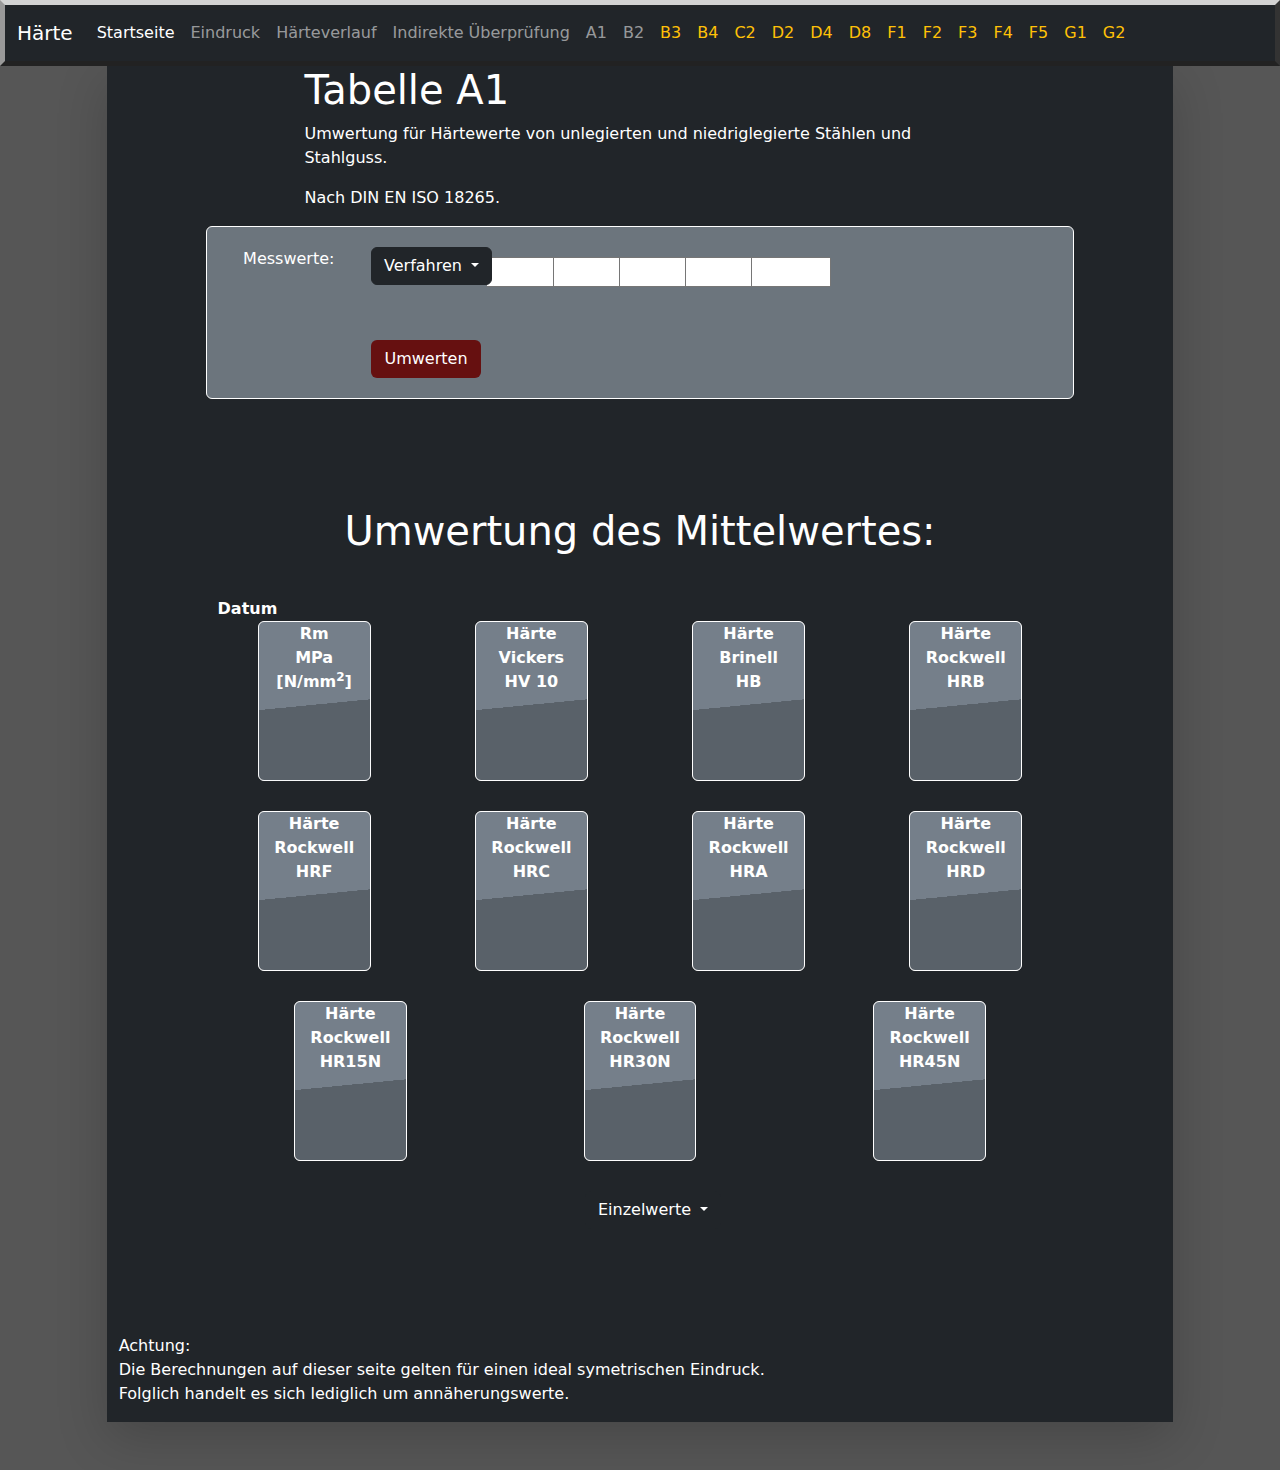
==== commit 8c2014dd: "Add files via upload" ====
--- a/A1.html
+++ b/A1.html
@@ -122,17 +122,17 @@
                             <button class="btn btn btn-dark dropdown-toggle  mittig" type="button" data-bs-toggle="dropdown" >Verfahren
                             <span class="caret"></span></button>
                             <ul class="dropdown-menu bg-secondary text-center text-white shadow-lg p-10 mb-5">
-                            <li id="auswahlrm" >Rm</li>
-                            <li id="auswahlHV" >HV10</li>
-                            <li id="auswahlhb" >HB</li>
-                            <li id="auswahlhrb" >HRB</li>
-                            <li id="auswahlhrf" >HRF</li>
-                            <li id="auswahlhrc" >HRC</li>
-                            <li id="auswahlhra" >HRA</li>
-                            <li id="auswahlhrd" >HRD</li>
-                            <li id="auswahlhr15">HR15N</li>
-                            <li id="auswahlhr30">HR30N</li>
-                            <li id="auswahlhr45">HR45N</li>
+                            <li id="auswahlrm" class="dropdown-item text-white bg-secondary">Rm</li>
+                            <li id="auswahlHV" class="dropdown-item text-white bg-secondary">HV10</li>
+                            <li id="auswahlhb" class="dropdown-item text-white bg-secondary">HB</li>
+                            <li id="auswahlhrb" class="dropdown-item text-white bg-secondary">HRB</li>
+                            <li id="auswahlhrf" class="dropdown-item text-white bg-secondary">HRF</li>
+                            <li id="auswahlhrc" class="dropdown-item text-white bg-secondary">HRC</li>
+                            <li id="auswahlhra" class="dropdown-item text-white bg-secondary">HRA</li>
+                            <li id="auswahlhrd" class="dropdown-item text-white bg-secondary">HRD</li>
+                            <li id="auswahlhr15" class="dropdown-item text-white bg-secondary">HR15N</li>
+                            <li id="auswahlhr30" class="dropdown-item text-white bg-secondary">HR30N</li>
+                            <li id="auswahlhr45" class="dropdown-item text-white bg-secondary">HR45N</li>
                           </ul>
                         </div>
                         
@@ -189,10 +189,10 @@
       <div class="eHöhe "><h1>Umwertung des Mittelwertes:</h1></div>
         <div></div>
       </div>
-
+     <div>Datum<br><div class="datum text-white"></div></div>
     <div class="col-6 col-lg-3  " style=" height: 190px; margin-left: auto; 
     margin-right: auto; ">
-      <div  style="background-image: url('card.png'); height: 160px;" class="card col-12 col-lg-8 text-white karte zugkarte ausgabeKarte border border-light  startdrehen">
+      <div  style="background-image: url('card.png'); height: 160px;" class="card col-12 col-lg-7 text-white karte zugkarte ausgabeKarte border border-light  startdrehen">
     <div class="eHöhe angabe starttextDrehen" >Rm <Br> MPa <Br> [N/mm<sup>2</sup>]</div>
       <div id="zug" class="ausgabe starttextDrehen" ></div>
       <div id="zugS" class="ausgabe starttextDrehen" ></div>
@@ -202,7 +202,7 @@
 
       <div class="col-6 col-lg-3 " style=" height: 190px; margin-left: auto; 
       margin-right: auto; ">
-        <div  style="background-image: url('card.png'); height: 160px;"  class="card col-12 col-lg-8 text-white hvkarte karte ausgabeKarte border border-white startdrehen" >
+        <div  style="background-image: url('card.png'); height: 160px;"  class="card col-12 col-lg-7 text-white hvkarte karte ausgabeKarte border border-white startdrehen" >
     <div class="eHöhe angabe starttextDrehen">Härte <Br> Vickers <Br>HV 10</div>
       <div id="vickers" class="ausgabe starttextDrehen"> </div>
       <div id="vickersS" class="ausgabe starttextDrehen"></div>
@@ -211,7 +211,7 @@
 
       <div class="col-6 col-lg-3" style=" height: 190px; margin-left: auto; 
       margin-right: auto; ">
-        <div  style="background-image: url('card.png'); height: 160px;"  class="card col-12 col-lg-8 text-white karte hbkarte ausgabeKarte border border-white startdrehen"  >
+        <div  style="background-image: url('card.png'); height: 160px;"  class="card col-12 col-lg-7 text-white karte hbkarte ausgabeKarte border border-white startdrehen"  >
     <div class="eHöhe angabe starttextDrehen">Härte <Br> Brinell <Br>HB</div>
       <div id="brinell" class="ausgabe starttextDrehen"></div>
       <div id="brinellS" class="ausgabe starttextDrehen"></div>
@@ -221,7 +221,7 @@
 
       <div class="col-6 col-lg-3 " style=" height: 190px; margin-left: auto; 
       margin-right: auto; ">
-        <div style="background-image: url('card.png'); height: 160px;" class="card col-12 col-lg-8 text-white hrbkarte karte ausgabeKarte ausgabeKarte border border-white startdrehen"  >
+        <div style="background-image: url('card.png'); height: 160px;" class="card col-12 col-lg-7 text-white hrbkarte karte ausgabeKarte ausgabeKarte border border-white startdrehen"  >
     <div  class="eHöhe angabe starttextDrehen" id="test">Härte <Br> Rockwell <Br>HRB</div>
       <div id="hrb" class="ausgabe starttextDrehen"></div>
       <div id="hrbS" class="ausgabe starttextDrehen"></div>
@@ -230,7 +230,7 @@
 
       <div class="col-6 col-lg-3 " style=" height: 190px; margin-left: auto; 
       margin-right: auto; ">
-        <div  style="background-image: url('card.png'); height: 160px;"  class="card col-12 col-lg-8 text-white karte hrfkarte ausgabeKarte border border-white startdrehen" >
+        <div  style="background-image: url('card.png'); height: 160px;"  class="card col-12 col-lg-7 text-white karte hrfkarte ausgabeKarte border border-white startdrehen" >
     <div class="eHöhe angabe starttextDrehen">Härte <Br> Rockwell <Br>HRF</div>
       <div id="hrf" class="ausgabe starttextDrehen"></div>
       <div id="hrfS" class="ausgabe starttextDrehen"></div>
@@ -239,16 +239,16 @@
 
       <div class="col-6 col-lg-3 " style=" height: 190px ; margin-left: auto; 
       margin-right: auto; ">
-        <div  style="background-image: url('card.png'); height: 160px;"  class="card col-12 col-lg-8 text-white hrckarte karte ausgabeKarte border border-white startdrehen" >
+        <div  style="background-image: url('card.png'); height: 160px;"  class="card col-12 col-lg-7 text-white hrckarte karte ausgabeKarte border border-white startdrehen" >
     <div class="eHöhe angabe starttextDrehen">Härte <Br> Rockwell <Br>HRC</div>
       <div id="hrc" class="ausgabe starttextDrehen"></div>
       <div id="hrcS" class="ausgabe starttextDrehen"></div>
     </div>
     </div>
 
-      <div class="col-6 col-lg-3  " style=" height: 190px; margin-left: auto; 
-      margin-right: auto; ">
-        <div  style="background-image: url('card.png'); height: 160px;"  class="card col-12 col-lg-8 text-white karte hrakarte ausgabeKarte border border-white startdrehen" >
+      <div class="col-6 col-lg-3 " style=" height: 190px; margin-left: auto; 
+      margin-right: auto; ">
+        <div  style="background-image: url('card.png'); height: 160px;"  class="card col-12 col-lg-7 text-white karte hrakarte ausgabeKarte border border-white startdrehen" >
     <div class="eHöhe angabe starttextDrehen">Härte <Br> Rockwell <Br>HRA</div>
       <div id="hra" class="ausgabe starttextDrehen"></div>
       <div id="hraS" class="ausgabe starttextDrehen"></div>
@@ -257,7 +257,7 @@
 
       <div class="col-6 col-lg-3 " style=" height: 190px; margin-left: auto; 
       margin-right: auto; ">
-        <div  style="background-image: url('card.png'); height: 160px;"  class="card col-12 col-lg-8 text-white hrdkarte karte ausgabeKarte border border-white startdrehen" >
+        <div  style="background-image: url('card.png'); height: 160px;"  class="card col-12 col-lg-7 text-white hrdkarte karte ausgabeKarte border border-white startdrehen" >
     <div class="eHöhe angabe starttextDrehen">Härte <Br> Rockwell <Br>HRD</div>
       <div id="hrd" class="ausgabe starttextDrehen"></div>
       <div id="hrdS" class="ausgabe starttextDrehen"></div>
@@ -266,7 +266,7 @@
 
       <div class="col-6 col-lg-3 " style=" height: 190px; margin-left: auto; 
       margin-right: auto; ">
-        <div  style="background-image: url('card.png'); height: 160px;"  class="card col-12 col-lg-8 text-white hr15nkarte karte ausgabeKarte border border-white startdrehen" >
+        <div  style="background-image: url('card.png'); height: 160px;"  class="card col-12 col-lg-7 text-white hr15nkarte karte ausgabeKarte border border-white startdrehen" >
     <div class="eHöhe angabe starttextDrehen">Härte <Br> Rockwell <Br>HR15N</div>
       <div id="hr15n" class="ausgabe starttextDrehen"></div>
       <div id="hr15nS" class="ausgabe starttextDrehen"></div>
@@ -275,7 +275,7 @@
 
       <div class=" col-6 col-lg-3 " style=" height: 190px; margin-left: auto; 
       margin-right: auto; ">
-        <div  style="background-image: url('card.png'); height: 160px;"  class="card col-12 col-lg-8 text-white hr30nkarte karte ausgabeKarte border border-white startdrehen" >
+        <div  style="background-image: url('card.png'); height: 160px;"  class="card col-12 col-lg-7 text-white hr30nkarte karte ausgabeKarte border border-white startdrehen" >
     <div class="eHöhe angabe starttextDrehen">Härte <Br> Rockwell <Br>HR30N</div>
       <div id="hr30n" class="ausgabe starttextDrehen"></div>
       <div id="hr30nS" class="ausgabe starttextDrehen"></div>
@@ -284,7 +284,7 @@
 
       <div class="col-6 col-lg-3 " style=" height: 190px; margin-left: auto; 
       margin-right: auto; ">
-        <div style="background-image: url('card.png');height: 160px;"  class="card col-12 col-lg-8 text-white hr45nkarte karte ausgabeKarte border border-white startdrehen" >
+        <div style="background-image: url('card.png');height: 160px;"  class="card col-12 col-lg-7 text-white hr45nkarte karte ausgabeKarte border border-white startdrehen" >
     <div class="eHöhe angabe starttextDrehen">Härte <Br> Rockwell <Br>HR45N</div>
       <div id="hr45n" class="ausgabe starttextDrehen"></div>
       <div id="hr45nS" class="ausgabe starttextDrehen"></div>
--- a/style.css
+++ b/style.css
@@ -60,7 +60,9 @@
     left:-10rem; 
     margin-top:-6px;
 }
-
+.dropdown-item:hover{
+  text-decoration: underline;
+} 
 
 .dropdown-menu > li > a:hover:after {
     text-decoration: underline;
@@ -98,16 +100,16 @@
 
 @keyframes Drehen {
     0% {
-        height: 0px;
+        height: 0rem;
         opacity:0;
       }
    
       80% {
-        height: 160px;}
+        height: 10rem;}
     
 
         100% {
-            height: 160px;
+            height: 10rem;
   
       }
     }
@@ -152,16 +154,16 @@
 
 @keyframes startdrehen {
     0% {
-      height: 0px;
+      height: 0rem;
       opacity:0;
     }
       60%{
           opacity:1;  
       }
     80% {
-      height: 160px;}
+      height: 10rem;}
       100% {
-          height: 160px;
+          height: 10rem;
           
     }
   }
